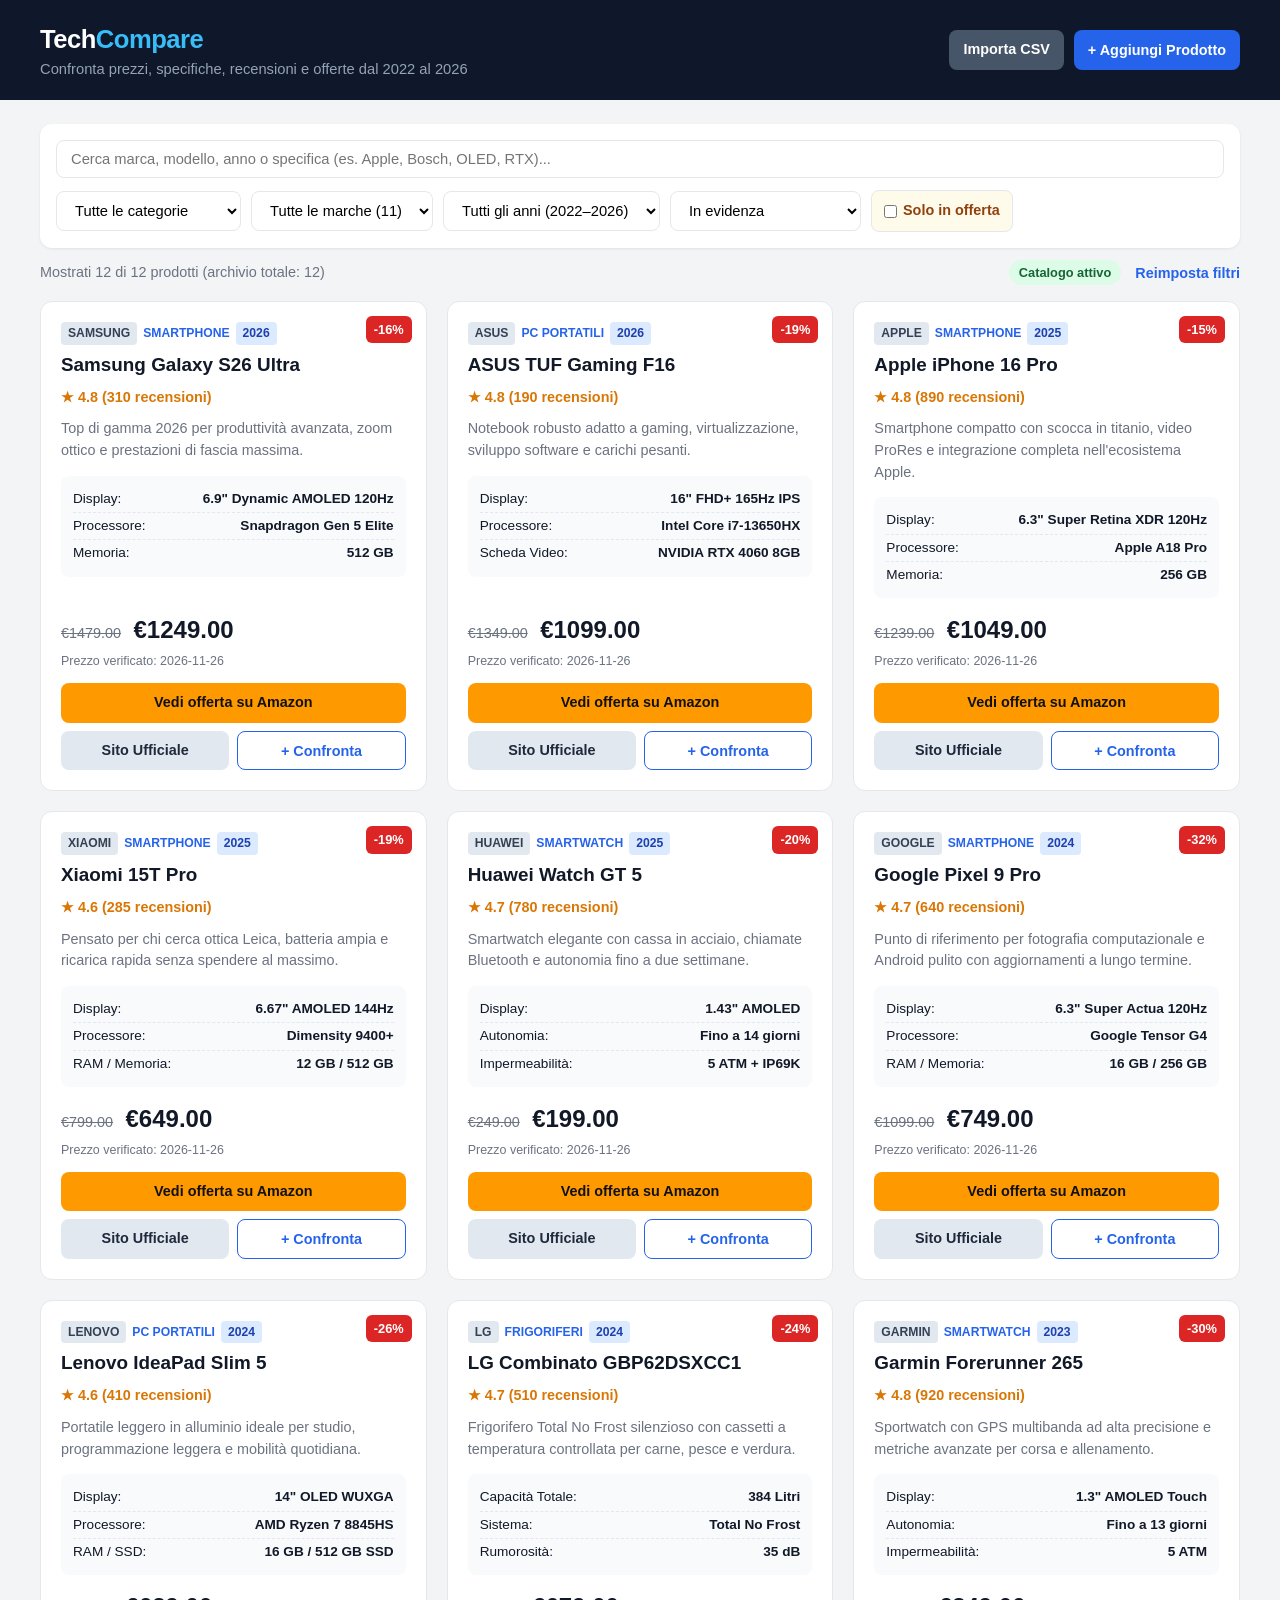
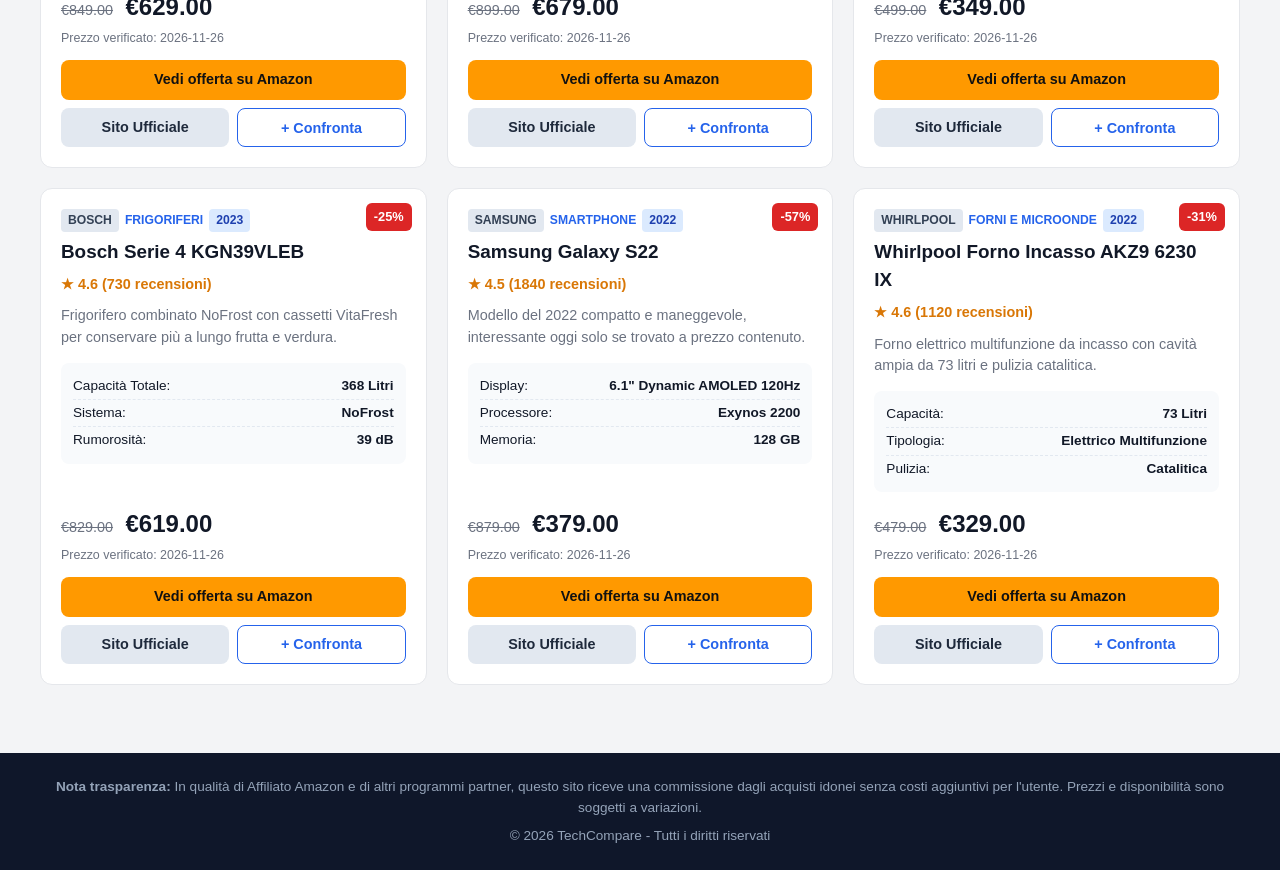
==== index.html @ b7544010 "Add files via upload" ====
<!DOCTYPE html>
<html lang="it">
<head>
    <meta charset="UTF-8">
    <meta name="viewport" content="width=device-width, initial-scale=1.0">
    <title>TechCompare - Confronto Prezzi, Specifiche e Offerte (2022–2026)</title>
    <link rel="stylesheet" href="style.css">
</head>
<body>

    <header class="navbar">
        <div class="container nav-content">
            <div>
                <div class="logo">Tech<span>Compare</span></div>
                <p class="tagline">Confronta prezzi, specifiche, recensioni e offerte dal 2022 al 2026</p>
            </div>
            <div class="header-actions">
                <label for="csvFileInput" class="btn-secondary file-label">Importa CSV</label>
                <input type="file" id="csvFileInput" accept=".csv,text/csv" class="hidden">
                <button id="openAddModalBtn" class="btn-primary">+ Aggiungi Prodotto</button>
            </div>
        </div>
    </header>

    <main class="container">
        <!-- Barra Filtri e Ricerca -->
        <section class="controls">
            <div class="search-box">
                <input type="text" id="searchInput" placeholder="Cerca marca, modello, anno o specifica (es. Apple, Bosch, OLED, RTX)...">
            </div>

            <div class="filter-group">
                <select id="categoryFilter">
                    <option value="all">Tutte le categorie</option>
                    <option value="Smartphone">Smartphone</option>
                    <option value="PC Portatili">PC Portatili</option>
                    <option value="Smartwatch">Smartwatch</option>
                    <option value="Frigoriferi">Frigoriferi</option>
                    <option value="Forni e Microonde">Forni e Microonde</option>
                    <option value="Altri Elettrodomestici">Altri Elettrodomestici</option>
                </select>

                <select id="brandFilter">
                    <option value="all">Tutte le marche</option>
                </select>

                <select id="yearFilter">
                    <option value="all">Tutti gli anni (2022–2026)</option>
                    <option value="2026">2026</option>
                    <option value="2025">2025</option>
                    <option value="2024">2024</option>
                    <option value="2023">2023</option>
                    <option value="2022">2022</option>
                </select>

                <select id="sortFilter">
                    <option value="featured">In evidenza</option>
                    <option value="year-desc">Anno: dal più recente</option>
                    <option value="price-asc">Prezzo: dal più basso</option>
                    <option value="price-desc">Prezzo: dal più alto</option>
                    <option value="discount">Migliori offerte (%)</option>
                    <option value="rating">Voto recensioni</option>
                </select>

                <label class="offer-toggle">
                    <input type="checkbox" id="onlyOffersCheckbox">
                    <span>Solo in offerta</span>
                </label>
            </div>
        </section>

        <!-- Barra Riepilogo Risultati e Stato Sincronizzazione -->
        <section class="results-bar">
            <span id="resultsCount">0 prodotti trovati</span>
            <div class="results-right">
                <span id="syncStatus" class="sync-badge">Catalogo pronto</span>
                <button id="resetFiltersBtn" class="btn-link">Reimposta filtri</button>
            </div>
        </section>

        <!-- Barra Stato Confronto -->
        <section id="compareBar" class="compare-bar hidden">
            <div class="compare-info">
                <span id="compareCount">0</span>/3 prodotti selezionati per il confronto
            </div>
            <div class="compare-actions">
                <button id="clearCompareBtn" class="btn-secondary">Svuota</button>
                <button id="openCompareBtn" class="btn-primary">Confronta ora</button>
            </div>
        </section>

        <!-- Griglia Prodotti -->
        <section id="productsGrid" class="products-grid"></section>

        <!-- Paginazione -->
        <div class="pagination-box">
            <button id="loadMoreBtn" class="btn-secondary hidden">Carica altri prodotti</button>
        </div>
    </main>

    <!-- Modale Tabella Comparativa -->
    <div id="compareModal" class="modal hidden">
        <div class="modal-content">
            <div class="modal-header">
                <h2>Confronto Tecnico Dettagliato</h2>
                <button id="closeModalBtn" class="close-btn">&times;</button>
            </div>
            <div id="compareTableContainer" class="table-responsive"></div>
        </div>
    </div>

    <!-- Modale Aggiungi Nuovo Prodotto -->
    <div id="addModal" class="modal hidden">
        <div class="modal-content modal-small">
            <div class="modal-header">
                <h2>Aggiungi Prodotto (Qualsiasi Marca / Anno)</h2>
                <button id="closeAddModalBtn" class="close-btn">&times;</button>
            </div>
            <form id="addProductForm" class="add-form">
                <div class="form-row-3">
                    <label>Categoria
                        <select id="newCategoria" required>
                            <option value="Smartphone">Smartphone</option>
                            <option value="PC Portatili">PC Portatili</option>
                            <option value="Smartwatch">Smartwatch</option>
                            <option value="Frigoriferi">Frigoriferi</option>
                            <option value="Forni e Microonde">Forni e Microonde</option>
                            <option value="Altri Elettrodomestici">Altri Elettrodomestici</option>
                        </select>
                    </label>
                    <label>Marca
                        <input type="text" id="newMarca" required placeholder="es. Apple, Bosch, Sony...">
                    </label>
                    <label>Anno uscita
                        <input type="number" id="newAnno" min="2020" max="2030" value="2026" required>
                    </label>
                </div>

                <label>Modello
                    <input type="text" id="newModello" required placeholder="es. Galaxy S26 / Serie 6">
                </label>

                <div class="form-row">
                    <label>Prezzo Attuale (€)
                        <input type="number" step="0.01" id="newPrezzo" required placeholder="699.00">
                    </label>
                    <label>Prezzo Listino (€ - opzionale)
                        <input type="number" step="0.01" id="newListino" placeholder="899.00">
                    </label>
                </div>

                <label>Cosa fa / Descrizione breve
                    <textarea id="newCosaFa" rows="2" required placeholder="Spiega in breve a chi serve e cosa fa..."></textarea>
                </label>

                <label>Specifiche tecniche (una per riga nel formato Chiave: Valore)
                    <textarea id="newSpecifiche" rows="4" required placeholder="Display: 6.2 OLED 120Hz&#10;Processore: Snapdragon 8 Elite&#10;Batteria: 4500 mAh"></textarea>
                </label>

                <div class="form-row">
                    <label>Link Amazon (con tuo tag)
                        <input type="url" id="newLinkAmazon" value="https://www.amazon.it/?tag=TUO-TAG-21" required>
                    </label>
                    <label>Link Sito Ufficiale
                        <input type="url" id="newLinkUfficiale" value="https://www." required>
                    </label>
                </div>

                <button type="submit" class="btn-primary">Salva nel Catalogo</button>
            </form>
        </div>
    </div>

    <footer class="footer">
        <div class="container">
            <p><strong>Nota trasparenza:</strong> In qualità di Affiliato Amazon e di altri programmi partner, questo sito riceve una commissione dagli acquisti idonei senza costi aggiuntivi per l'utente. Prezzi e disponibilità sono soggetti a variazioni.</p>
            <p class="copyright">&copy; 2026 TechCompare - Tutti i diritti riservati</p>
        </div>
    </footer>

    <script src="script.js"></script>
</body>
</html>
---- style.css ----
:root {
    --primary: #2563eb;
    --primary-dark: #1d4ed8;
    --amazon: #ff9900;
    --amazon-hover: #e68a00;
    --bg: #f3f4f6;
    --card-bg: #ffffff;
    --text: #111827;
    --text-muted: #6b7280;
    --border: #e5e7eb;
    --success: #16a34a;
    --danger: #dc2626;
}

* {
    box-sizing: border-box;
    margin: 0;
    padding: 0;
    font-family: -apple-system, BlinkMacSystemFont, "Segoe UI", Roboto, sans-serif;
}

body {
    background-color: var(--bg);
    color: var(--text);
    line-height: 1.5;
}

.container {
    max-width: 1240px;
    margin: 0 auto;
    padding: 0 20px;
}

/* Header */
.navbar {
    background: #0f172a;
    color: white;
    padding: 20px 0;
    margin-bottom: 24px;
}

.nav-content {
    display: flex;
    justify-content: space-between;
    align-items: center;
    flex-wrap: wrap;
    gap: 12px;
}

.header-actions {
    display: flex;
    gap: 10px;
    flex-wrap: wrap;
}

.file-label {
    display: inline-flex;
    align-items: center;
}

.logo {
    font-size: 1.6rem;
    font-weight: 800;
    letter-spacing: -0.5px;
}

.logo span {
    color: #38bdf8;
}

.tagline {
    color: #94a3b8;
    font-size: 0.92rem;
}

/* Filtri */
.controls {
    display: flex;
    gap: 12px;
    flex-wrap: wrap;
    margin-bottom: 12px;
    background: var(--card-bg);
    padding: 16px;
    border-radius: 12px;
    box-shadow: 0 1px 3px rgba(0,0,0,0.08);
}

.search-box {
    flex: 1;
    min-width: 220px;
}

.search-box input,
.filter-group select {
    width: 100%;
    padding: 10px 14px;
    border: 1px solid var(--border);
    border-radius: 8px;
    font-size: 0.92rem;
    outline: none;
}

.search-box input:focus,
.filter-group select:focus {
    border-color: var(--primary);
}

.filter-group {
    display: flex;
    gap: 10px;
    flex-wrap: wrap;
    align-items: center;
}

.filter-group select {
    width: auto;
    min-width: 155px;
    background: white;
}

.offer-toggle {
    display: inline-flex;
    align-items: center;
    gap: 6px;
    padding: 9px 12px;
    border: 1px solid var(--border);
    border-radius: 8px;
    background: #fffbeb;
    font-size: 0.9rem;
    font-weight: 600;
    color: #92400e;
    cursor: pointer;
    user-select: none;
}

.results-bar {
    display: flex;
    justify-content: space-between;
    align-items: center;
    flex-wrap: wrap;
    gap: 10px;
    margin-bottom: 16px;
    font-size: 0.9rem;
    color: var(--text-muted);
}

.results-right {
    display: flex;
    align-items: center;
    gap: 14px;
}

.sync-badge {
    background: #dcfce7;
    color: #166534;
    padding: 3px 10px;
    border-radius: 999px;
    font-size: 0.8rem;
    font-weight: 600;
}

.btn-link {
    background: none;
    color: var(--primary);
    padding: 0;
    font-weight: 600;
}

.btn-link:hover {
    text-decoration: underline;
}

/* Barra Confronto Fissa */
.compare-bar {
    position: sticky;
    top: 12px;
    z-index: 90;
    background: #1e293b;
    color: white;
    padding: 14px 20px;
    border-radius: 10px;
    margin-bottom: 20px;
    display: flex;
    justify-content: space-between;
    align-items: center;
    box-shadow: 0 10px 25px rgba(0,0,0,0.2);
}

.hidden {
    display: none !important;
}

.compare-actions {
    display: flex;
    gap: 10px;
}

/* Pulsanti */
button, .btn-amazon, .btn-official, .file-label {
    cursor: pointer;
    border: none;
    border-radius: 8px;
    font-weight: 600;
    font-size: 0.9rem;
    padding: 9px 14px;
    text-decoration: none;
    text-align: center;
    transition: all 0.2s;
}

.btn-primary {
    background: var(--primary);
    color: white;
}

.btn-primary:hover {
    background: var(--primary-dark);
}

.btn-secondary {
    background: #475569;
    color: white;
}

.btn-secondary:hover {
    background: #334155;
}

/* Griglia Prodotti */
.products-grid {
    display: grid;
    grid-template-columns: repeat(auto-fill, minmax(310px, 1fr));
    gap: 20px;
    margin-bottom: 28px;
}

.card {
    background: var(--card-bg);
    border-radius: 12px;
    padding: 20px;
    border: 1px solid var(--border);
    display: flex;
    flex-direction: column;
    justify-content: space-between;
    transition: transform 0.2s, box-shadow 0.2s;
    position: relative;
}

.card:hover {
    transform: translateY(-3px);
    box-shadow: 0 10px 20px rgba(0,0,0,0.06);
}

.card.selected {
    border: 2px solid var(--primary);
}

.badge-discount {
    position: absolute;
    top: 14px;
    right: 14px;
    background: var(--danger);
    color: white;
    font-size: 0.8rem;
    font-weight: 700;
    padding: 4px 8px;
    border-radius: 6px;
}

.card-meta {
    display: flex;
    gap: 6px;
    align-items: center;
    flex-wrap: wrap;
    font-size: 0.76rem;
    text-transform: uppercase;
    font-weight: 700;
    padding-right: 52px;
}

.card-category {
    color: var(--primary);
}

.card-brand-badge {
    background: #e2e8f0;
    color: #334155;
    padding: 2px 7px;
    border-radius: 4px;
}

.card-year-badge {
    background: #dbeafe;
    color: #1e40af;
    padding: 2px 7px;
    border-radius: 4px;
}

.card-title {
    font-size: 1.18rem;
    margin: 6px 0 8px;
}

.rating {
    font-size: 0.9rem;
    color: #d97706;
    font-weight: 600;
    margin-bottom: 10px;
}

.card-summary {
    font-size: 0.9rem;
    color: var(--text-muted);
    margin-bottom: 14px;
}

.specs-preview {
    list-style: none;
    background: #f8fafc;
    padding: 10px 12px;
    border-radius: 8px;
    margin-bottom: 14px;
    font-size: 0.85rem;
}

.specs-preview li {
    display: flex;
    justify-content: space-between;
    gap: 8px;
    padding: 3px 0;
    border-bottom: 1px dashed #e2e8f0;
}

.specs-preview li:last-child {
    border-bottom: none;
}

.price-box {
    margin-bottom: 4px;
}

.old-price {
    text-decoration: line-through;
    color: var(--text-muted);
    font-size: 0.9rem;
    margin-right: 8px;
}

.current-price {
    font-size: 1.5rem;
    font-weight: 800;
    color: var(--text);
}

.updated-at {
    font-size: 0.78rem;
    color: var(--text-muted);
    margin-bottom: 12px;
}

.card-actions {
    display: flex;
    flex-direction: column;
    gap: 8px;
}

.btn-amazon {
    background: var(--amazon);
    color: #111;
}

.btn-amazon:hover {
    background: var(--amazon-hover);
}

.links-row {
    display: grid;
    grid-template-columns: 1fr 1fr;
    gap: 8px;
}

.btn-official {
    background: #e2e8f0;
    color: #1e293b;
}

.btn-official:hover {
    background: #cbd5e1;
}

.btn-compare {
    background: white;
    border: 1px solid var(--primary);
    color: var(--primary);
}

.btn-compare.active {
    background: var(--primary);
    color: white;
}

/* Paginazione */
.pagination-box {
    display: flex;
    justify-content: center;
    margin-bottom: 40px;
}

/* Modali */
.modal {
    position: fixed;
    inset: 0;
    background: rgba(15, 23, 42, 0.75);
    display: flex;
    align-items: center;
    justify-content: center;
    z-index: 1000;
    padding: 20px;
}

.modal-content {
    background: white;
    width: 100%;
    max-width: 1000px;
    max-height: 90vh;
    border-radius: 14px;
    overflow: hidden;
    display: flex;
    flex-direction: column;
}

.modal-small {
    max-width: 640px;
}

.modal-header {
    padding: 18px 24px;
    border-bottom: 1px solid var(--border);
    display: flex;
    justify-content: space-between;
    align-items: center;
}

.close-btn {
    background: none;
    font-size: 1.8rem;
    line-height: 1;
    color: var(--text-muted);
}

.table-responsive {
    overflow: auto;
    padding: 20px;
}

.compare-table {
    width: 100%;
    border-collapse: collapse;
    min-width: 600px;
}

.compare-table th,
.compare-table td {
    border: 1px solid var(--border);
    padding: 12px 14px;
    text-align: left;
    vertical-align: top;
    font-size: 0.92rem;
}

.compare-table th {
    background: #f8fafc;
    width: 180px;
    font-weight: 700;
}

.pro-list {
    color: var(--success);
    padding-left: 16px;
}

.contro-list {
    color: var(--danger);
    padding-left: 16px;
}

/* Form Aggiungi Prodotto */
.add-form {
    padding: 20px 24px;
    overflow-y: auto;
    display: flex;
    flex-direction: column;
    gap: 12px;
}

.form-row {
    display: grid;
    grid-template-columns: 1fr 1fr;
    gap: 12px;
}

.form-row-3 {
    display: grid;
    grid-template-columns: repeat(3, 1fr);
    gap: 12px;
}

.add-form label {
    display: flex;
    flex-direction: column;
    gap: 4px;
    font-size: 0.88rem;
    font-weight: 600;
}

.add-form input,
.add-form select,
.add-form textarea {
    padding: 9px 12px;
    border: 1px solid var(--border);
    border-radius: 8px;
    font-size: 0.92rem;
}

/* Footer */
.footer {
    background: #0f172a;
    color: #94a3b8;
    padding: 24px 0;
    font-size: 0.85rem;
    text-align: center;
}

.footer p + p {
    margin-top: 8px;
}
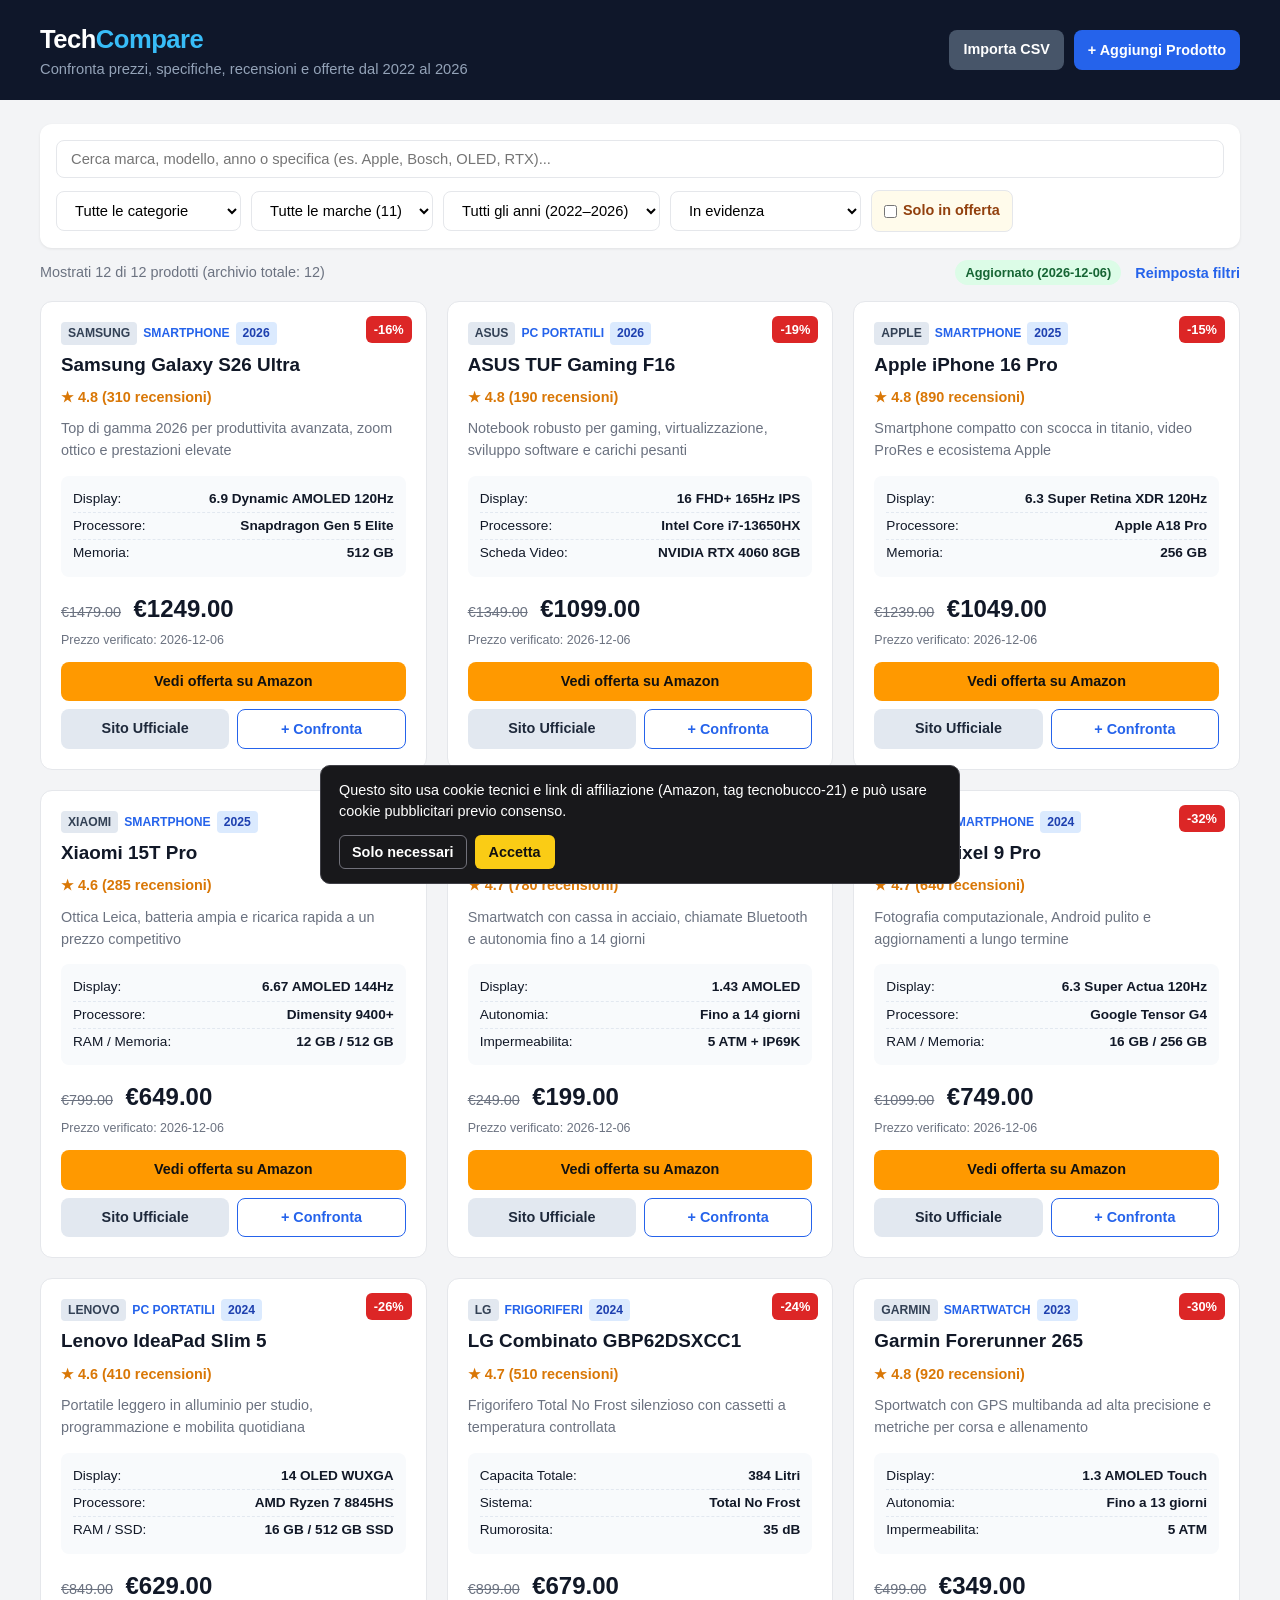
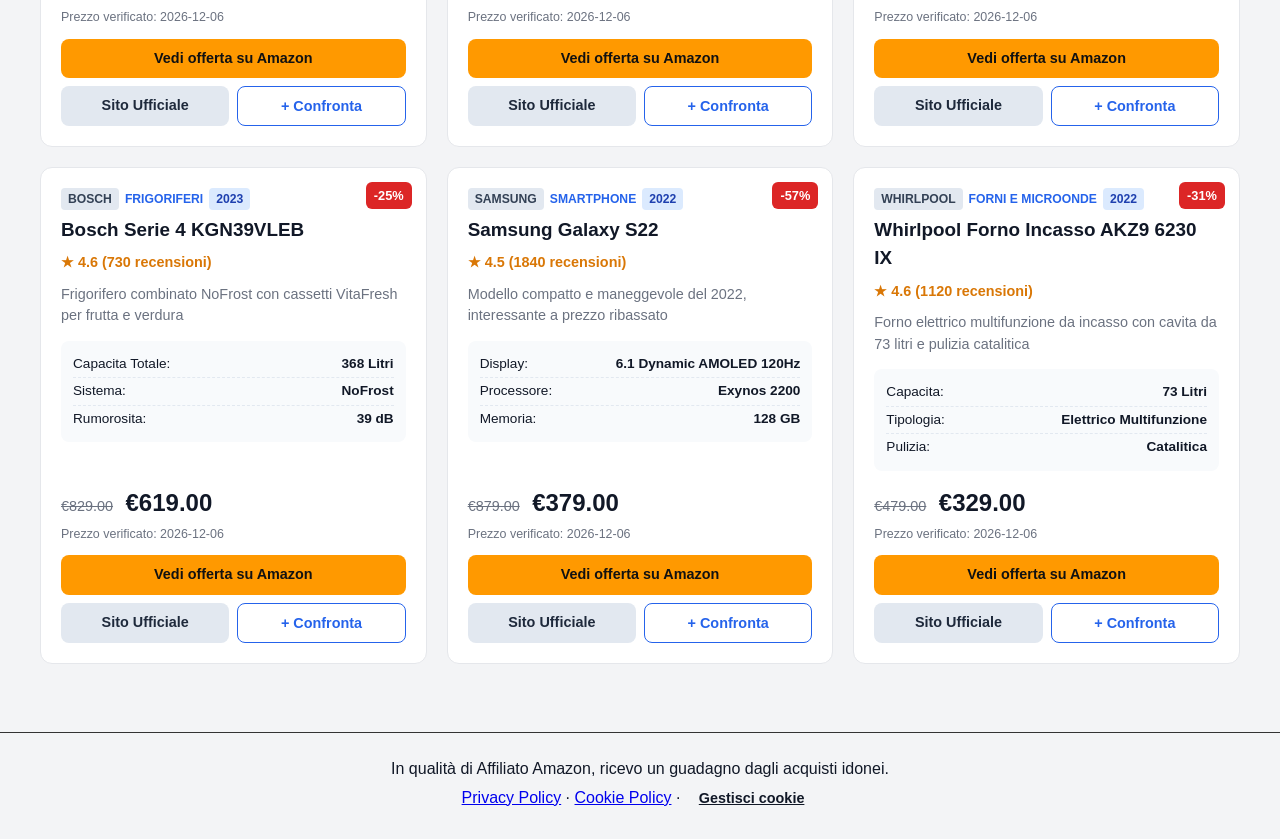
==== commit 82d463ce: "Update index.html" ====
--- a/index.html
+++ b/index.html
@@ -171,13 +171,37 @@
         </div>
     </div>
 
-    <footer class="footer">
-        <div class="container">
-            <p><strong>Nota trasparenza:</strong> In qualità di Affiliato Amazon e di altri programmi partner, questo sito riceve una commissione dagli acquisti idonei senza costi aggiuntivi per l'utente. Prezzi e disponibilità sono soggetti a variazioni.</p>
-            <p class="copyright">&copy; 2026 TechCompare - Tutti i diritti riservati</p>
-        </div>
-    </footer>
+   <footer style="text-align:center; padding:1.5rem 1rem; border-top:1px solid #333; margin-top:2rem;">
+  <p>In qualità di Affiliato Amazon, ricevo un guadagno dagli acquisti idonei.</p>
+  <p>
+    <a href="privacy.html">Privacy Policy</a> ·
+    <a href="cookie.html">Cookie Policy</a> ·
+    <button type="button" id="apri-cookie-banner" style="background:none;border:none;color:inherit;text-decoration:underline;cursor:pointer;">Gestisci cookie</button>
+  </p>
+</footer>
+
+<div id="cookie-banner" style="position:fixed;bottom:16px;left:16px;right:16px;max-width:640px;margin:0 auto;background:#18181b;color:#fff;border:1px solid #3f3f46;border-radius:10px;padding:14px 18px;z-index:9999;display:none;gap:12px;align-items:center;justify-content:space-between;flex-wrap:wrap;">
+  <span style="font-size:0.9rem;">Questo sito usa cookie tecnici e link di affiliazione (Amazon, tag <code>tecnobucco-21</code>) e può usare cookie pubblicitari previo consenso.</span>
+  <div style="display:flex;gap:8px;">
+    <button type="button" id="cookie-rifiuta" style="padding:8px 12px;border-radius:6px;border:1px solid #71717a;background:transparent;color:#fff;cursor:pointer;">Solo necessari</button>
+    <button type="button" id="cookie-accetta" style="padding:8px 14px;border-radius:6px;border:none;background:#facc15;color:#111;font-weight:600;cursor:pointer;">Accetta</button>
+  </div>
+</div>
+
+<script>
+  (function () {
+    const key = 'comparatore_cookie_consenso_v1';
+    const banner = document.getElementById('cookie-banner');
+    const btnAccetta = document.getElementById('cookie-accetta');
+    const btnRifiuta = document.getElementById('cookie-rifiuta');
+    const btnApri = document.getElementById('apri-cookie-banner');
+    if (!localStorage.getItem(key)) banner.style.display = 'flex';
+    btnAccetta.addEventListener('click', () => { localStorage.setItem(key, 'accepted'); banner.style.display = 'none'; });
+    btnRifiuta.addEventListener('click', () => { localStorage.setItem(key, 'necessary'); banner.style.display = 'none'; });
+    btnApri.addEventListener('click', () => { banner.style.display = 'flex'; });
+  })();
+</script>
 
     <script src="script.js"></script>
 </body>
-</html>+</html>
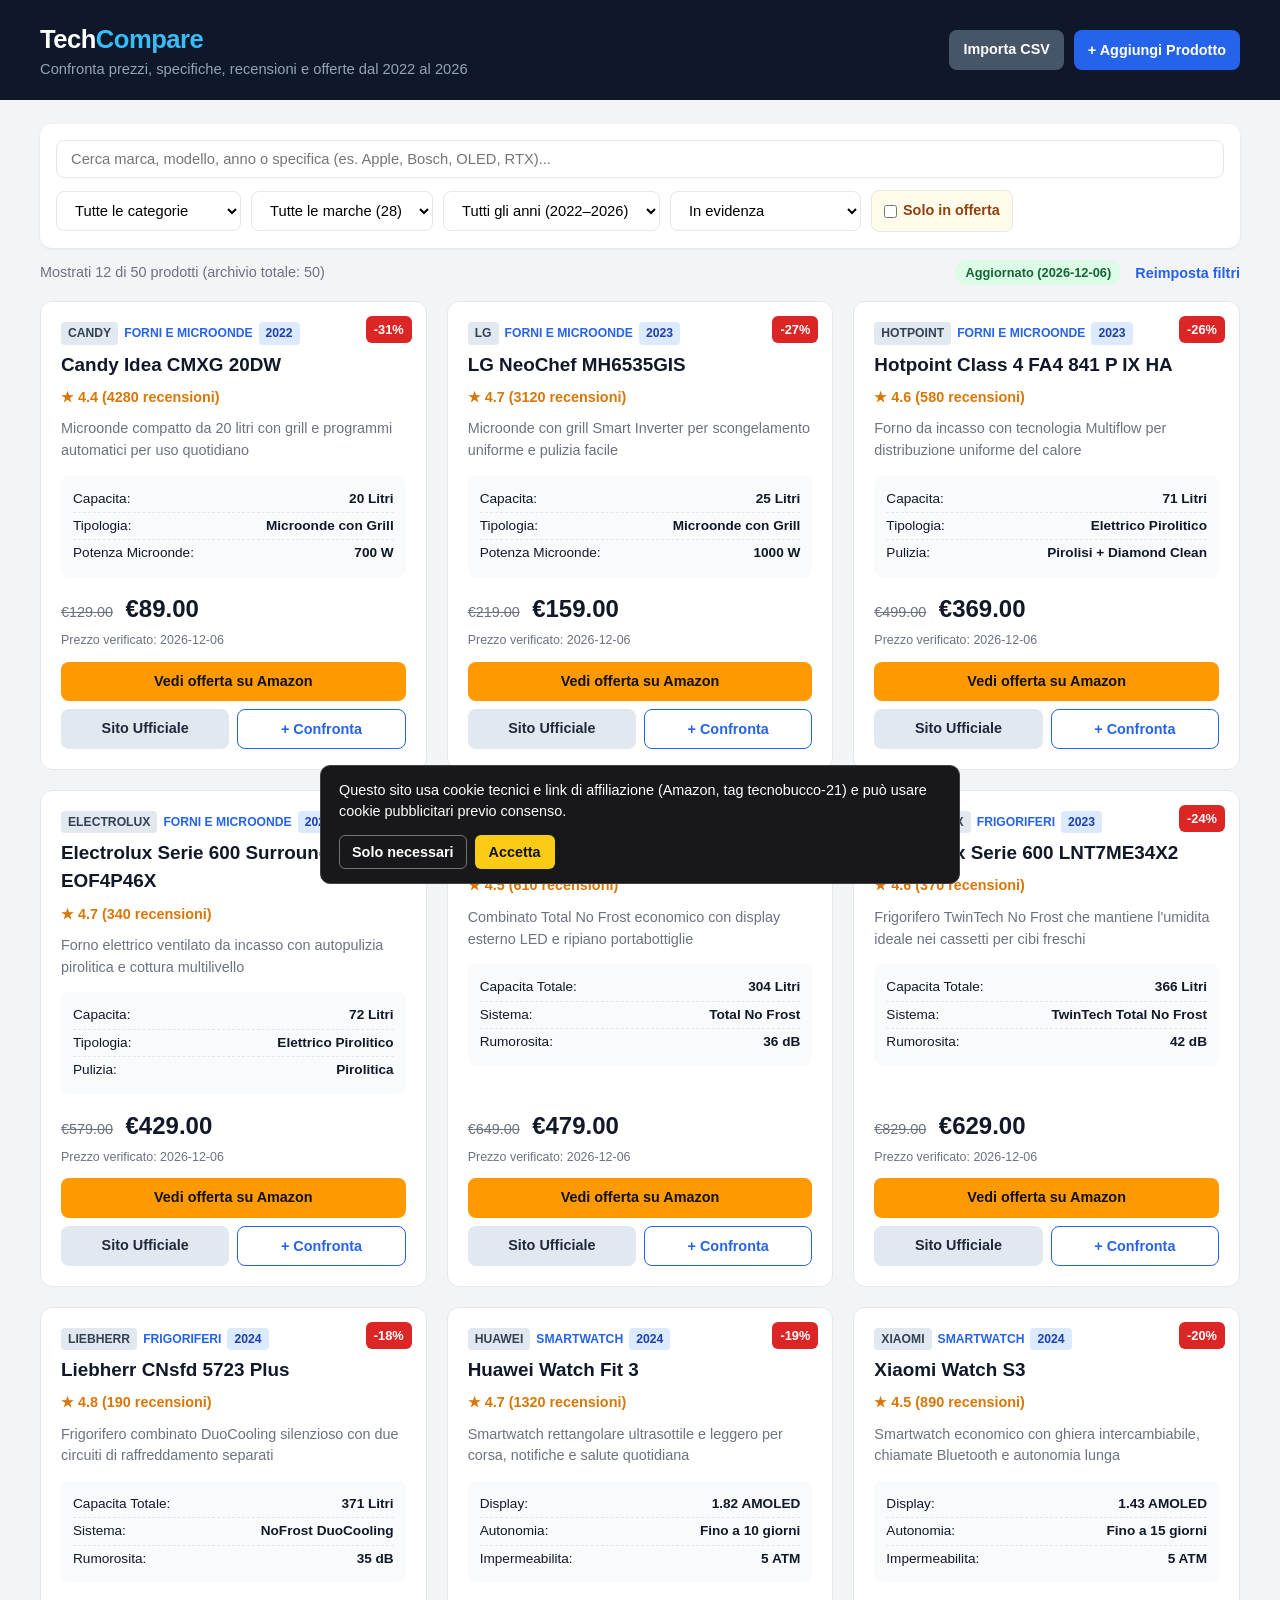
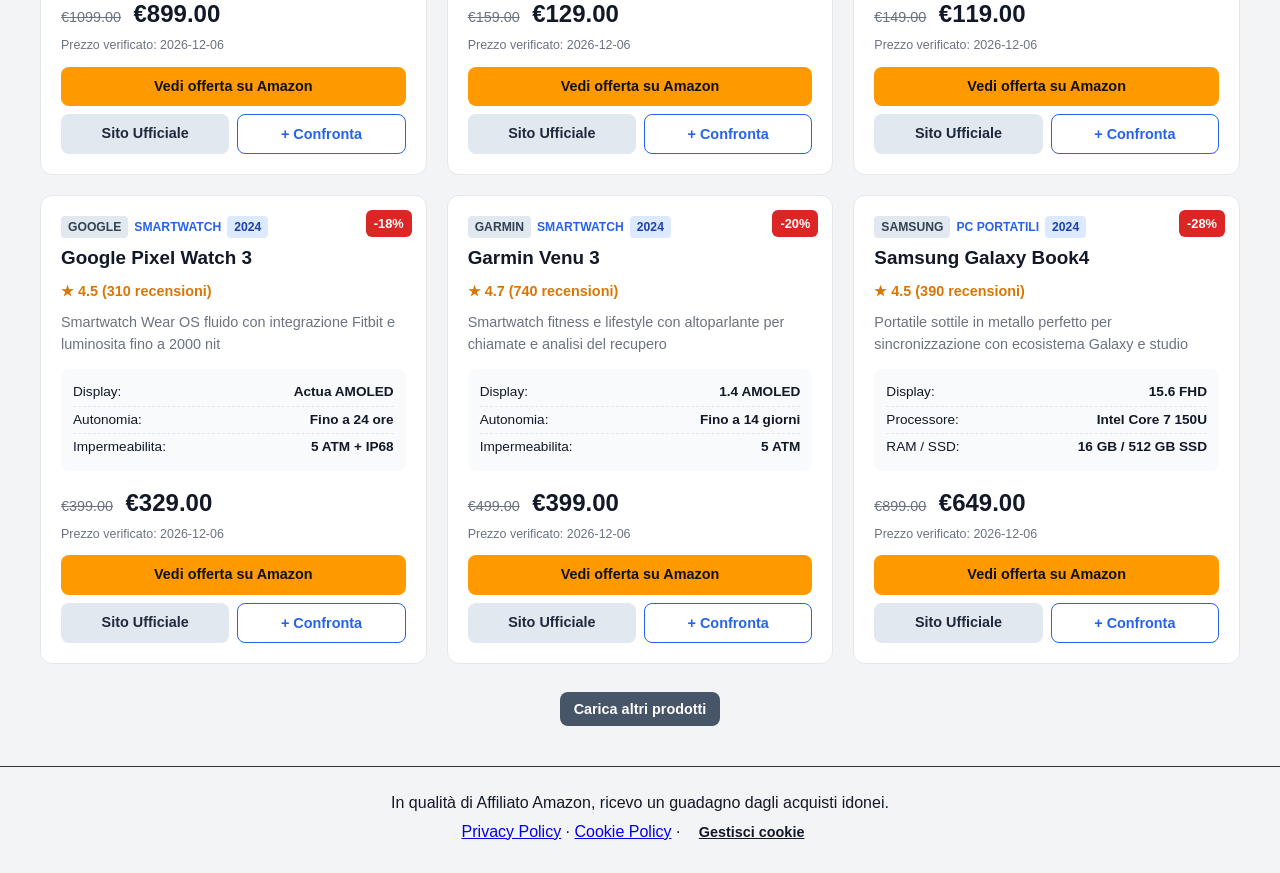
==== commit d0ec7fca: "Update index.html" ====
--- a/index.html
+++ b/index.html
@@ -1,6 +1,8 @@
 <!DOCTYPE html>
 <html lang="it">
 <head>
+    <script async src="https://pagead2.googlesyndication.com/pagead/js/adsbygoogle.js?client=ca-pub-8686132972950213"
+     crossorigin="anonymous"></script>
     <meta charset="UTF-8">
     <meta name="viewport" content="width=device-width, initial-scale=1.0">
     <title>TechCompare - Confronto Prezzi, Specifiche e Offerte (2022–2026)</title>
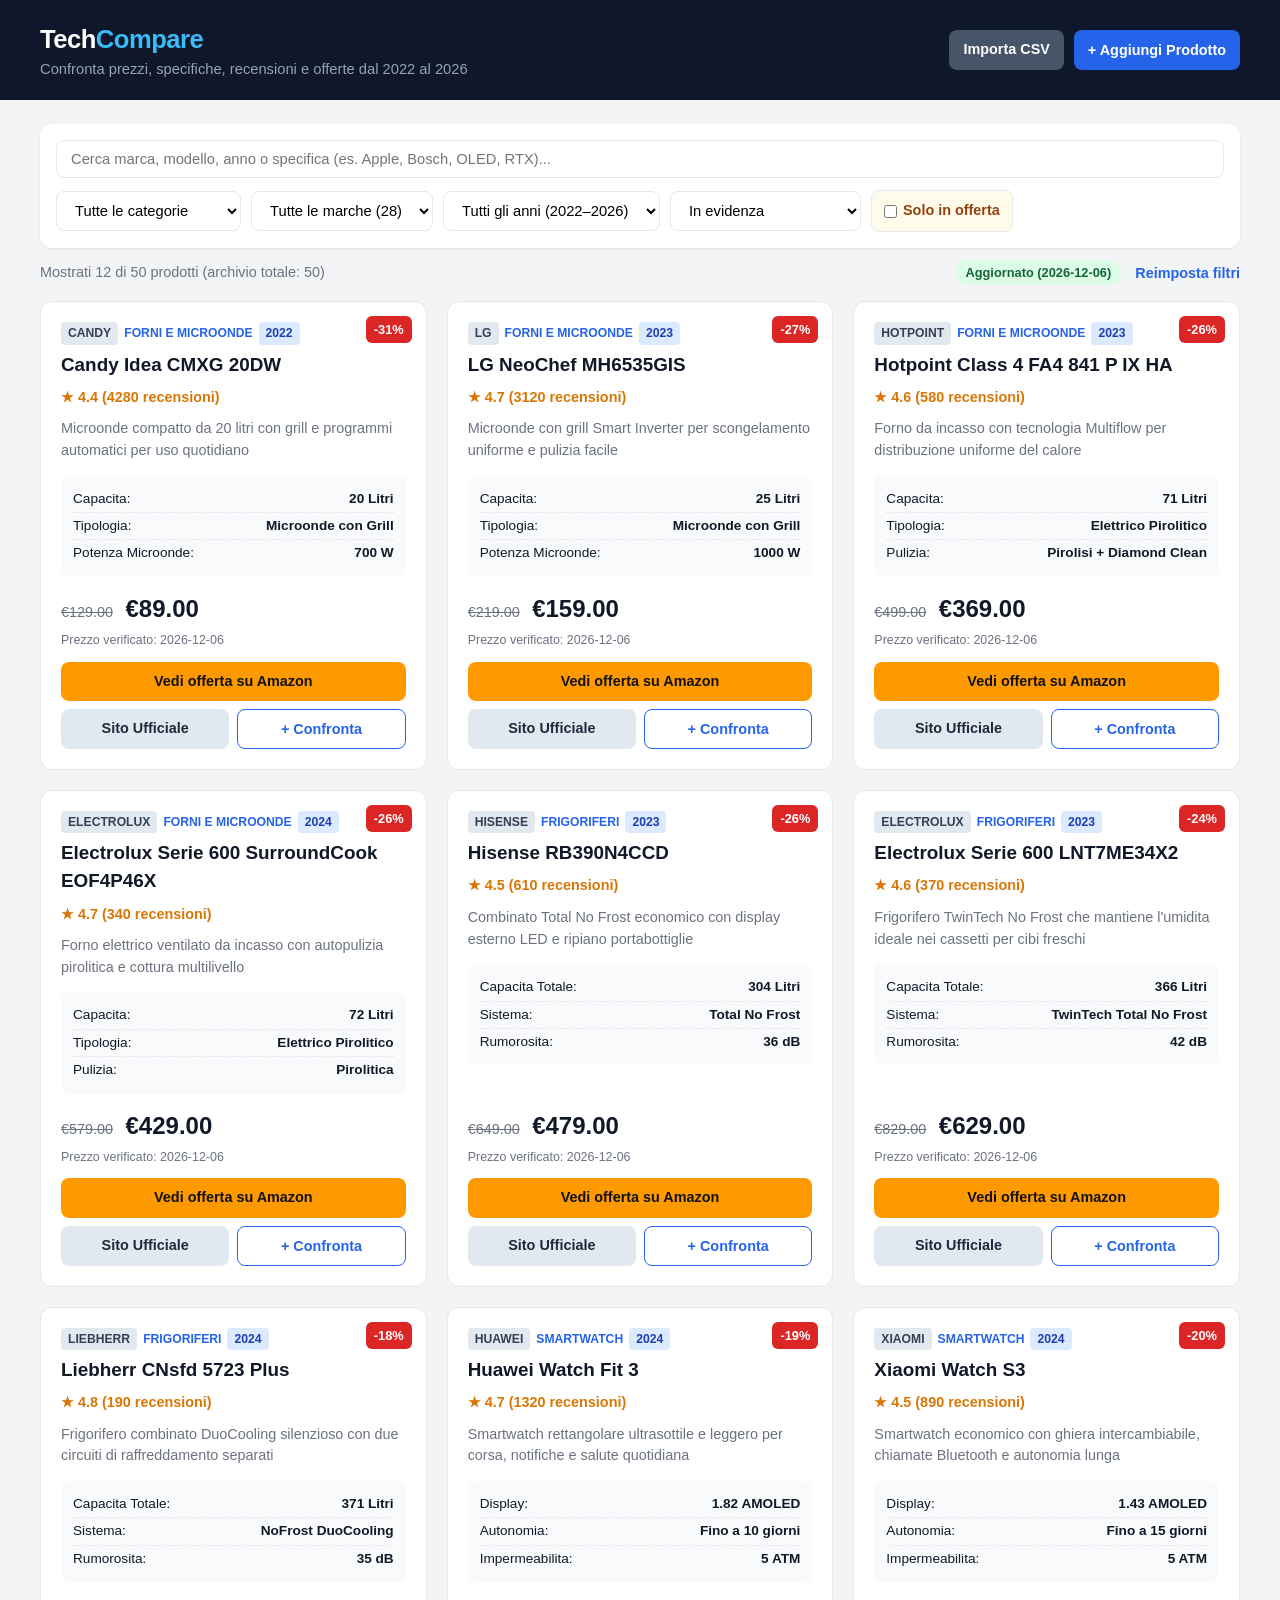
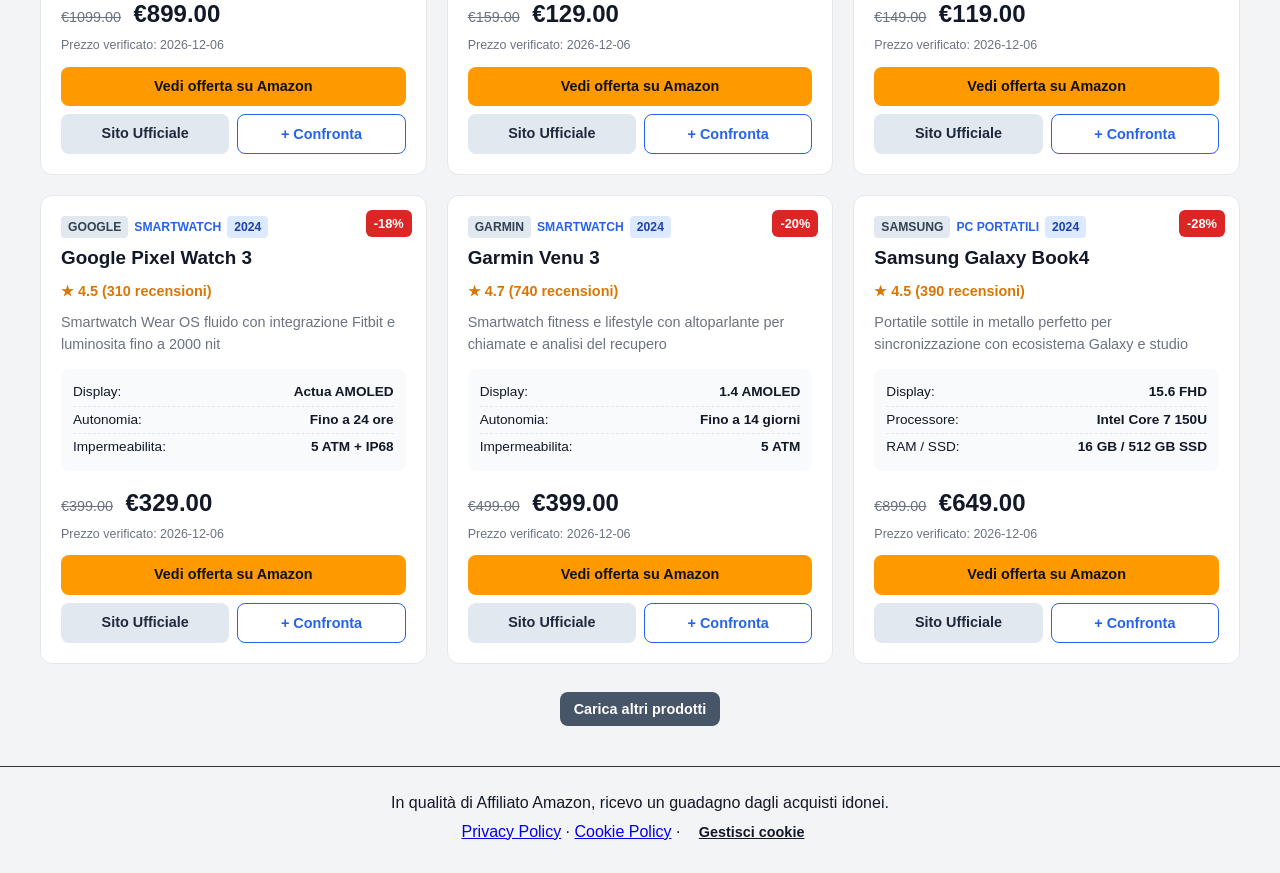
==== commit 29470351: "Update index.html" ====
--- a/index.html
+++ b/index.html
@@ -182,27 +182,9 @@
   </p>
 </footer>
 
-<div id="cookie-banner" style="position:fixed;bottom:16px;left:16px;right:16px;max-width:640px;margin:0 auto;background:#18181b;color:#fff;border:1px solid #3f3f46;border-radius:10px;padding:14px 18px;z-index:9999;display:none;gap:12px;align-items:center;justify-content:space-between;flex-wrap:wrap;">
-  <span style="font-size:0.9rem;">Questo sito usa cookie tecnici e link di affiliazione (Amazon, tag <code>tecnobucco-21</code>) e può usare cookie pubblicitari previo consenso.</span>
-  <div style="display:flex;gap:8px;">
-    <button type="button" id="cookie-rifiuta" style="padding:8px 12px;border-radius:6px;border:1px solid #71717a;background:transparent;color:#fff;cursor:pointer;">Solo necessari</button>
-    <button type="button" id="cookie-accetta" style="padding:8px 14px;border-radius:6px;border:none;background:#facc15;color:#111;font-weight:600;cursor:pointer;">Accetta</button>
-  </div>
-</div>
 
-<script>
-  (function () {
-    const key = 'comparatore_cookie_consenso_v1';
-    const banner = document.getElementById('cookie-banner');
-    const btnAccetta = document.getElementById('cookie-accetta');
-    const btnRifiuta = document.getElementById('cookie-rifiuta');
-    const btnApri = document.getElementById('apri-cookie-banner');
-    if (!localStorage.getItem(key)) banner.style.display = 'flex';
-    btnAccetta.addEventListener('click', () => { localStorage.setItem(key, 'accepted'); banner.style.display = 'none'; });
-    btnRifiuta.addEventListener('click', () => { localStorage.setItem(key, 'necessary'); banner.style.display = 'none'; });
-    btnApri.addEventListener('click', () => { banner.style.display = 'flex'; });
-  })();
-</script>
+
+
 
     <script src="script.js"></script>
 </body>
